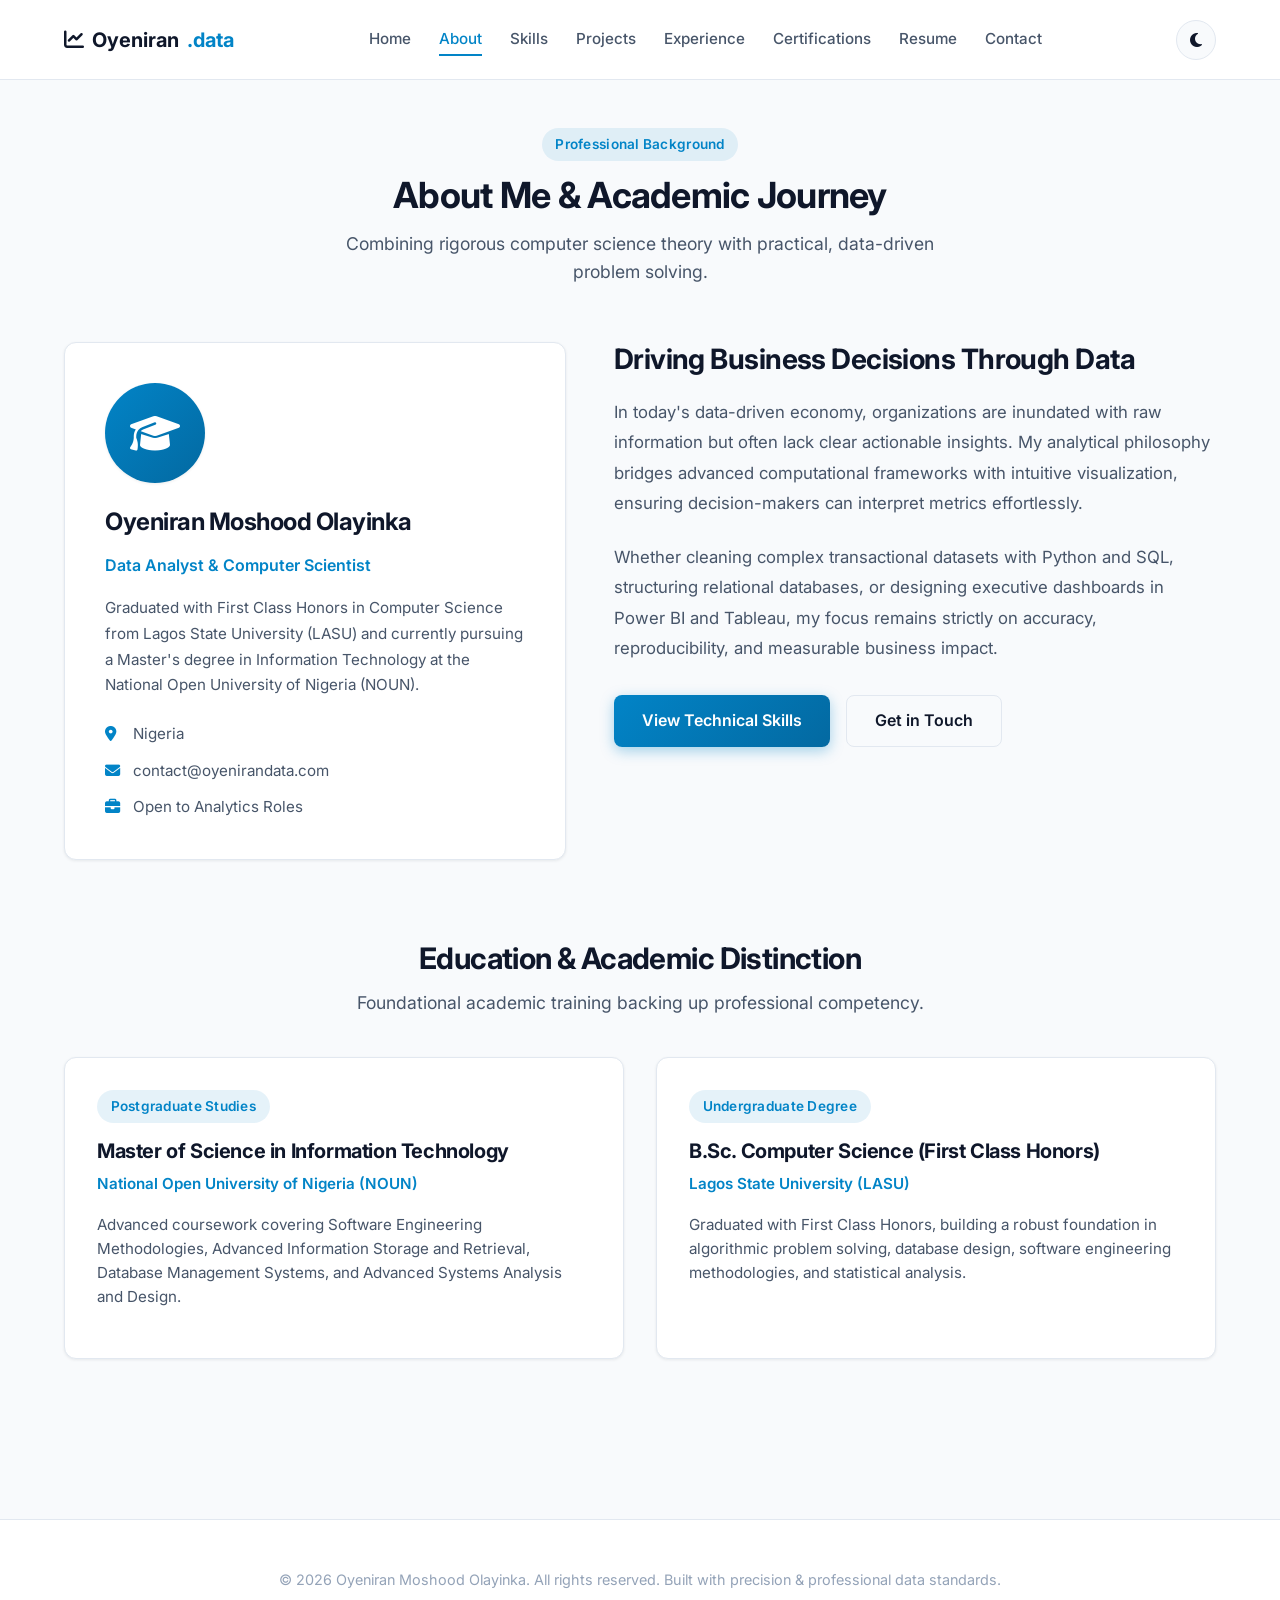
==== about.html @ f6ac132f "Full PROJECT" ====
<!DOCTYPE html>
<html lang="en" data-theme="light">
<head>
  <meta charset="UTF-8">
  <meta name="viewport" content="width=device-width, initial-scale=1.0">
  <title>About Me | Data Analyst Portfolio</title>
  
  <!-- Google Fonts: Inter -->
  <link rel="preconnect" href="https://fonts.googleapis.com">
  <link rel="preconnect" href="https://fonts.gstatic.com" crossorigin>
  <link href="https://fonts.googleapis.com/css2?family=Inter:wght@400;500;600;700&display=swap" rel="stylesheet">
  
  <!-- FontAwesome Icons -->
  <link rel="stylesheet" href="https://cdnjs.cloudflare.com/ajax/libs/font-awesome/6.4.0/css/all.min.css">
  
  <!-- Core Stylesheets -->
  <link rel="stylesheet" href="assets/css/main.css">
  <link rel="stylesheet" href="assets/css/components.css">
</head>
<body>

  <!-- ==================== HEADER & NAVIGATION ==================== -->
  <header class="header">
    <div class="nav-container">
      <a href="index.html" class="logo">
        <i class="fas fa-chart-line"></i> Oyeniran<span>.data</span>
      </a>
      
      <nav class="nav-menu">
        <a href="index.html" class="nav-link">Home</a>
        <a href="about.html" class="nav-link">About</a>
        <a href="skills.html" class="nav-link">Skills</a>
        <a href="projects.html" class="nav-link">Projects</a>
        <a href="experience.html" class="nav-link">Experience</a>
        <a href="certifications.html" class="nav-link">Certifications</a>
        <a href="resume.html" class="nav-link">Resume</a>
        <a href="contact.html" class="nav-link">Contact</a>
      </nav>

      <div style="display: flex; align-items: center; gap: 1rem;">
        <button class="theme-toggle" aria-label="Toggle dark/light mode">
          <i class="fas fa-moon"></i>
        </button>
        <button class="hamburger" aria-label="Toggle mobile menu">
          <span></span>
          <span></span>
          <span></span>
        </button>
      </div>
    </div>
  </header>

  <!-- ==================== ABOUT HERO SECTION ==================== -->
  <section class="section" style="padding-top: calc(var(--nav-height) + 3rem);">
    <div class="container">
      <div class="section-header">
        <span class="badge" style="margin-bottom: 0.75rem;">Professional Background</span>
        <h2>About Me & Academic Journey</h2>
        <p>Combining rigorous computer science theory with practical, data-driven problem solving.</p>
      </div>

      <!-- Main Biography Grid -->
      <div style="display: grid; grid-template-columns: 1fr 1.2fr; gap: 3rem; align-items: start; margin-bottom: 4rem;" class="about-grid">
        
        <div class="card" style="padding: 2.5rem;">
          <div style="width: 100px; height: 100px; border-radius: 50%; background: var(--accent-gradient); display: flex; align-items: center; justify-content: center; color: white; font-size: 2.5rem; margin-bottom: 1.5rem; box-shadow: var(--shadow-sm);">
            <i class="fas fa-graduation-cap"></i>
          </div>
          <h3 style="font-size: 1.5rem; margin-bottom: 1rem;">Oyeniran Moshood Olayinka</h3>
          <p style="color: var(--accent-primary); font-weight: 600; margin-bottom: 1rem;">Data Analyst & Computer Scientist</p>
          <p style="font-size: 0.95rem; line-height: 1.7; margin-bottom: 1.5rem;">
            Graduated with First Class Honors in Computer Science from Lagos State University (LASU) and currently pursuing a Master's degree in Information Technology at the National Open University of Nigeria (NOUN).
          </p>
          <div style="display: flex; flex-direction: column; gap: 0.75rem; font-size: 0.95rem; color: var(--text-secondary);">
            <div><i class="fas fa-map-marker-alt" style="color: var(--accent-primary); width: 24px;"></i> Nigeria</div>
            <div><i class="fas fa-envelope" style="color: var(--accent-primary); width: 24px;"></i> contact@oyenirandata.com</div>
            <div><i class="fas fa-briefcase" style="color: var(--accent-primary); width: 24px;"></i> Open to Analytics Roles</div>
          </div>
        </div>

        <div>
          <h3 style="font-size: 1.75rem; margin-bottom: 1.25rem;">Driving Business Decisions Through Data</h3>
          <p style="font-size: 1.05rem; line-height: 1.8; margin-bottom: 1.5rem;">
            In today's data-driven economy, organizations are inundated with raw information but often lack clear actionable insights. My analytical philosophy bridges advanced computational frameworks with intuitive visualization, ensuring decision-makers can interpret metrics effortlessly.
          </p>
          <p style="font-size: 1.05rem; line-height: 1.8; margin-bottom: 2rem;">
            Whether cleaning complex transactional datasets with Python and SQL, structuring relational databases, or designing executive dashboards in Power BI and Tableau, my focus remains strictly on accuracy, reproducibility, and measurable business impact.
          </p>
          <div style="display: flex; gap: 1rem; flex-wrap: wrap;">
            <a href="skills.html" class="btn btn-primary">View Technical Skills</a>
            <a href="contact.html" class="btn btn-outline">Get in Touch</a>
          </div>
        </div>

      </div>

      <!-- Educational Background & Achievements -->
      <div style="margin-top: 5rem;">
        <div class="section-header" style="margin-bottom: 2.5rem;">
          <h2 style="font-size: 1.85rem;">Education & Academic Distinction</h2>
          <p>Foundational academic training backing up professional competency.</p>
        </div>

        <div style="display: grid; grid-template-columns: repeat(auto-fit, minmax(320px, 1fr)); gap: 2rem;">
          
          <div class="card">
            <span class="badge" style="margin-bottom: 1rem;">Postgraduate Studies</span>
            <h3 style="font-size: 1.25rem; margin-bottom: 0.5rem;">Master of Science in Information Technology</h3>
            <p style="color: var(--accent-primary); font-weight: 600; font-size: 0.95rem; margin-bottom: 1rem;">National Open University of Nigeria (NOUN)</p>
            <p style="font-size: 0.95rem; color: var(--text-secondary); line-height: 1.6;">
              Advanced coursework covering Software Engineering Methodologies, Advanced Information Storage and Retrieval, Database Management Systems, and Advanced Systems Analysis and Design.
            </p>
          </div>

          <div class="card">
            <span class="badge" style="margin-bottom: 1rem;">Undergraduate Degree</span>
            <h3 style="font-size: 1.25rem; margin-bottom: 0.5rem;">B.Sc. Computer Science (First Class Honors)</h3>
            <p style="color: var(--accent-primary); font-weight: 600; font-size: 0.95rem; margin-bottom: 1rem;">Lagos State University (LASU)</p>
            <p style="font-size: 0.95rem; color: var(--text-secondary); line-height: 1.6;">
              Graduated with First Class Honors, building a robust foundation in algorithmic problem solving, database design, software engineering methodologies, and statistical analysis.
            </p>
          </div>

        </div>
      </div>

    </div>
  </section>

  <!-- ==================== FOOTER ==================== -->
  <footer class="footer">
    <div class="container">
      <p>&copy; 2026 Oyeniran Moshood Olayinka. All rights reserved. Built with precision & professional data standards.</p>
    </div>
  </footer>

  <!-- Global JavaScript -->
  <script src="assets/js/main.js"></script>
</body>
</html>
---- assets/css/main.css ----
/* ==========================================================================
   DATA ANALYST PORTFOLIO - GLOBAL STYLES & THEME ARCHITECTURE
   ========================================================================== */

/* 1. CSS Variables & Theme Configuration */
:root {
  --bg-primary: #f8fafc;
  --bg-secondary: #ffffff;
  --bg-card: #ffffff;
  --text-primary: #0f172a;
  --text-secondary: #475569;
  --text-muted: #94a3b8;
  --accent-primary: #0284c7;
  --accent-hover: #0369a1;
  --accent-gradient: linear-gradient(135deg, #0284c7 0%, #0369a1 100%);
  --border-color: #e2e8f0;
  --shadow-sm: 0 1px 3px rgba(15, 23, 42, 0.08);
  --shadow-md: 0 4px 6px -1px rgba(15, 23, 42, 0.1), 0 2px 4px -2px rgba(15, 23, 42, 0.1);
  --shadow-lg: 0 10px 15px -3px rgba(15, 23, 42, 0.1), 0 4px 6px -4px rgba(15, 23, 42, 0.1);
  --transition-speed: 0.3s ease;
  --nav-height: 80px;
}

[data-theme="dark"] {
  --bg-primary: #0b0f19;
  --bg-secondary: #0f172a;
  --bg-card: #1e293b;
  --text-primary: #f8fafc;
  --text-secondary: #94a3b8;
  --text-muted: #64748b;
  --accent-primary: #38bdf8;
  --accent-hover: #0ea5e9;
  --accent-gradient: linear-gradient(135deg, #38bdf8 0%, #0284c7 100%);
  --border-color: #334155;
  --shadow-sm: 0 1px 3px rgba(0, 0, 0, 0.3);
  --shadow-md: 0 4px 6px -1px rgba(0, 0, 0, 0.4);
  --shadow-lg: 0 10px 15px -3px rgba(0, 0, 0, 0.5);
}

/* 2. Global Resets & Box Sizing */
*, *::before, *::after {
  box-sizing: border-box;
  margin: 0;
  padding: 0;
}

html {
  scroll-behavior: smooth;
  font-size: 16px;
}

body {
  font-family: 'Inter', -apple-system, BlinkMacSystemFont, "Segoe UI", Roboto, Helvetica, Arial, sans-serif;
  background-color: var(--bg-primary);
  color: var(--text-primary);
  line-height: 1.6;
  transition: background-color var(--transition-speed), color var(--transition-speed);
  overflow-x: hidden;
}

/* 3. Typography & Element Defaults */
h1, h2, h3, h4, h5, h6 {
  color: var(--text-primary);
  font-weight: 700;
  line-height: 1.25;
  letter-spacing: -0.02em;
}

p {
  color: var(--text-secondary);
  margin-bottom: 1rem;
}

a {
  text-decoration: none;
  color: inherit;
  transition: color var(--transition-speed);
}

ul, ol {
  list-style: none;
}

img {
  max-width: 100%;
  height: auto;
  display: block;
}

button, input, textarea, select {
  font-family: inherit;
  font-size: inherit;
  border: none;
  outline: none;
  background: none;
}

/* 4. Layout Utilities & Container */
.container {
  width: 100%;
  max-width: 1200px;
  margin: 0 auto;
  padding: 0 1.5rem;
}

.section {
  padding: 5rem 0;
}

.section-header {
  text-align: center;
  margin-bottom: 3.5rem;
}

.section-header h2 {
  font-size: 2.25rem;
  margin-bottom: 0.75rem;
}

.section-header p {
  font-size: 1.1rem;
  max-width: 600px;
  margin: 0 auto;
}

/* 5. Reusable Badge & Tag Styles */
.badge {
  display: inline-flex;
  align-items: center;
  padding: 0.35rem 0.85rem;
  font-size: 0.85rem;
  font-weight: 600;
  border-radius: 50px;
  background-color: rgba(2, 132, 199, 0.1);
  color: var(--accent-primary);
  letter-spacing: 0.02em;
}

[data-theme="dark"] .badge {
  background-color: rgba(56, 189, 248, 0.15);
}

/* 6. Accessibility & Utility Classes */
.sr-only {
  position: absolute;
  width: 1px;
  height: 1px;
  padding: 0;
  margin: -1px;
  overflow: hidden;
  clip: rect(0, 0, 0, 0);
  white-space: nowrap;
  border: 0;
}
---- assets/css/components.css ----
/* ==========================================================================
   DATA ANALYST PORTFOLIO - REUSABLE COMPONENTS
   ========================================================================== */

/* 1. Navigation Header */
.header {
  position: fixed;
  top: 0;
  left: 0;
  width: 100%;
  height: var(--nav-height);
  background-color: var(--bg-secondary);
  border-bottom: 1px solid var(--border-color);
  display: flex;
  align-items: center;
  z-index: 1000;
  transition: background-color var(--transition-speed), border-color var(--transition-speed), box-shadow var(--transition-speed);
}

.header.scrolled {
  box-shadow: var(--shadow-md);
}

.nav-container {
  display: flex;
  justify-content: space-between;
  align-items: center;
  width: 100%;
  max-width: 1200px;
  margin: 0 auto;
  padding: 0 1.5rem;
}

.logo {
  font-size: 1.25rem;
  font-weight: 700;
  color: var(--text-primary);
  display: flex;
  align-items: center;
  gap: 0.5rem;
}

.logo span {
  color: var(--accent-primary);
}

.nav-menu {
  display: flex;
  align-items: center;
  gap: 1.75rem;
}

.nav-link {
  font-size: 0.95rem;
  font-weight: 500;
  color: var(--text-secondary);
  position: relative;
  transition: color var(--transition-speed);
}

.nav-link:hover, .nav-link.active {
  color: var(--accent-primary);
}

.nav-link::after {
  content: '';
  position: absolute;
  bottom: -4px;
  left: 0;
  width: 0;
  height: 2px;
  background-color: var(--accent-primary);
  transition: width var(--transition-speed);
}

.nav-link:hover::after, .nav-link.active::after {
  width: 100%;
}

/* Theme Toggle Button */
.theme-toggle {
  background: var(--bg-primary);
  border: 1px solid var(--border-color);
  color: var(--text-primary);
  width: 40px;
  height: 40px;
  border-radius: 50%;
  display: flex;
  align-items: center;
  justify-content: center;
  cursor: pointer;
  transition: all var(--transition-speed);
}

.theme-toggle:hover {
  background-color: var(--accent-primary);
  color: #ffffff;
  border-color: var(--accent-primary);
}

/* Mobile Hamburger Menu */
.hamburger {
  display: none;
  cursor: pointer;
  background: none;
  border: none;
  width: 30px;
  height: 24px;
  position: relative;
}

.hamburger span {
  display: block;
  position: absolute;
  height: 2px;
  width: 100%;
  background: var(--text-primary);
  border-radius: 2px;
  transition: all 0.3s ease;
}

.hamburger span:nth-child(1) { top: 0; }
.hamburger span:nth-child(2) { top: 11px; }
.hamburger span:nth-child(3) { top: 22px; }

.hamburger.active span:nth-child(1) {
  transform: rotate(45deg);
  top: 11px;
}
.hamburger.active span:nth-child(2) {
  opacity: 0;
}
.hamburger.active span:nth-child(3) {
  transform: rotate(-45deg);
  top: 11px;
}

/* 2. Buttons & CTAs */
.btn {
  display: inline-flex;
  align-items: center;
  justify-content: center;
  gap: 0.5rem;
  padding: 0.75rem 1.75rem;
  font-size: 1rem;
  font-weight: 600;
  border-radius: 8px;
  cursor: pointer;
  transition: all var(--transition-speed);
  text-align: center;
}

.btn-primary {
  background: var(--accent-gradient);
  color: #ffffff;
  box-shadow: 0 4px 14px rgba(2, 132, 199, 0.35);
}

.btn-primary:hover {
  transform: translateY(-2px);
  box-shadow: 0 6px 20px rgba(2, 132, 199, 0.5);
}

.btn-outline {
  background: transparent;
  color: var(--text-primary);
  border: 1.5px solid var(--border-color);
}

.btn-outline:hover {
  border-color: var(--accent-primary);
  color: var(--accent-primary);
  background-color: rgba(2, 132, 199, 0.05);
}

/* 3. Cards */
.card {
  background-color: var(--bg-card);
  border: 1px solid var(--border-color);
  border-radius: 12px;
  padding: 2rem;
  box-shadow: var(--shadow-sm);
  transition: transform var(--transition-speed), box-shadow var(--transition-speed), border-color var(--transition-speed);
}

.card:hover {
  transform: translateY(-4px);
  box-shadow: var(--shadow-lg);
  border-color: var(--accent-primary);
}

/* 4. Footer */
.footer {
  background-color: var(--bg-secondary);
  border-top: 1px solid var(--border-color);
  padding: 3rem 0;
  text-align: center;
  margin-top: 5rem;
}

.footer p {
  color: var(--text-muted);
  font-size: 0.9rem;
}

/* 5. Responsive Media Queries for Navigation */
@media (max-width: 968px) {
  .hamburger {
    display: block;
    z-index: 1001;
  }

  .nav-menu {
    position: fixed;
    top: 0;
    right: -100%;
    width: 100%;
    max-width: 320px;
    height: 100vh;
    background-color: var(--bg-secondary);
    flex-direction: column;
    justify-content: center;
    align-items: center;
    box-shadow: -5px 0 25px rgba(0, 0, 0, 0.15);
    transition: right 0.4s ease;
    z-index: 1000;
  }

  .nav-menu.active {
    right: 0;
  }
}
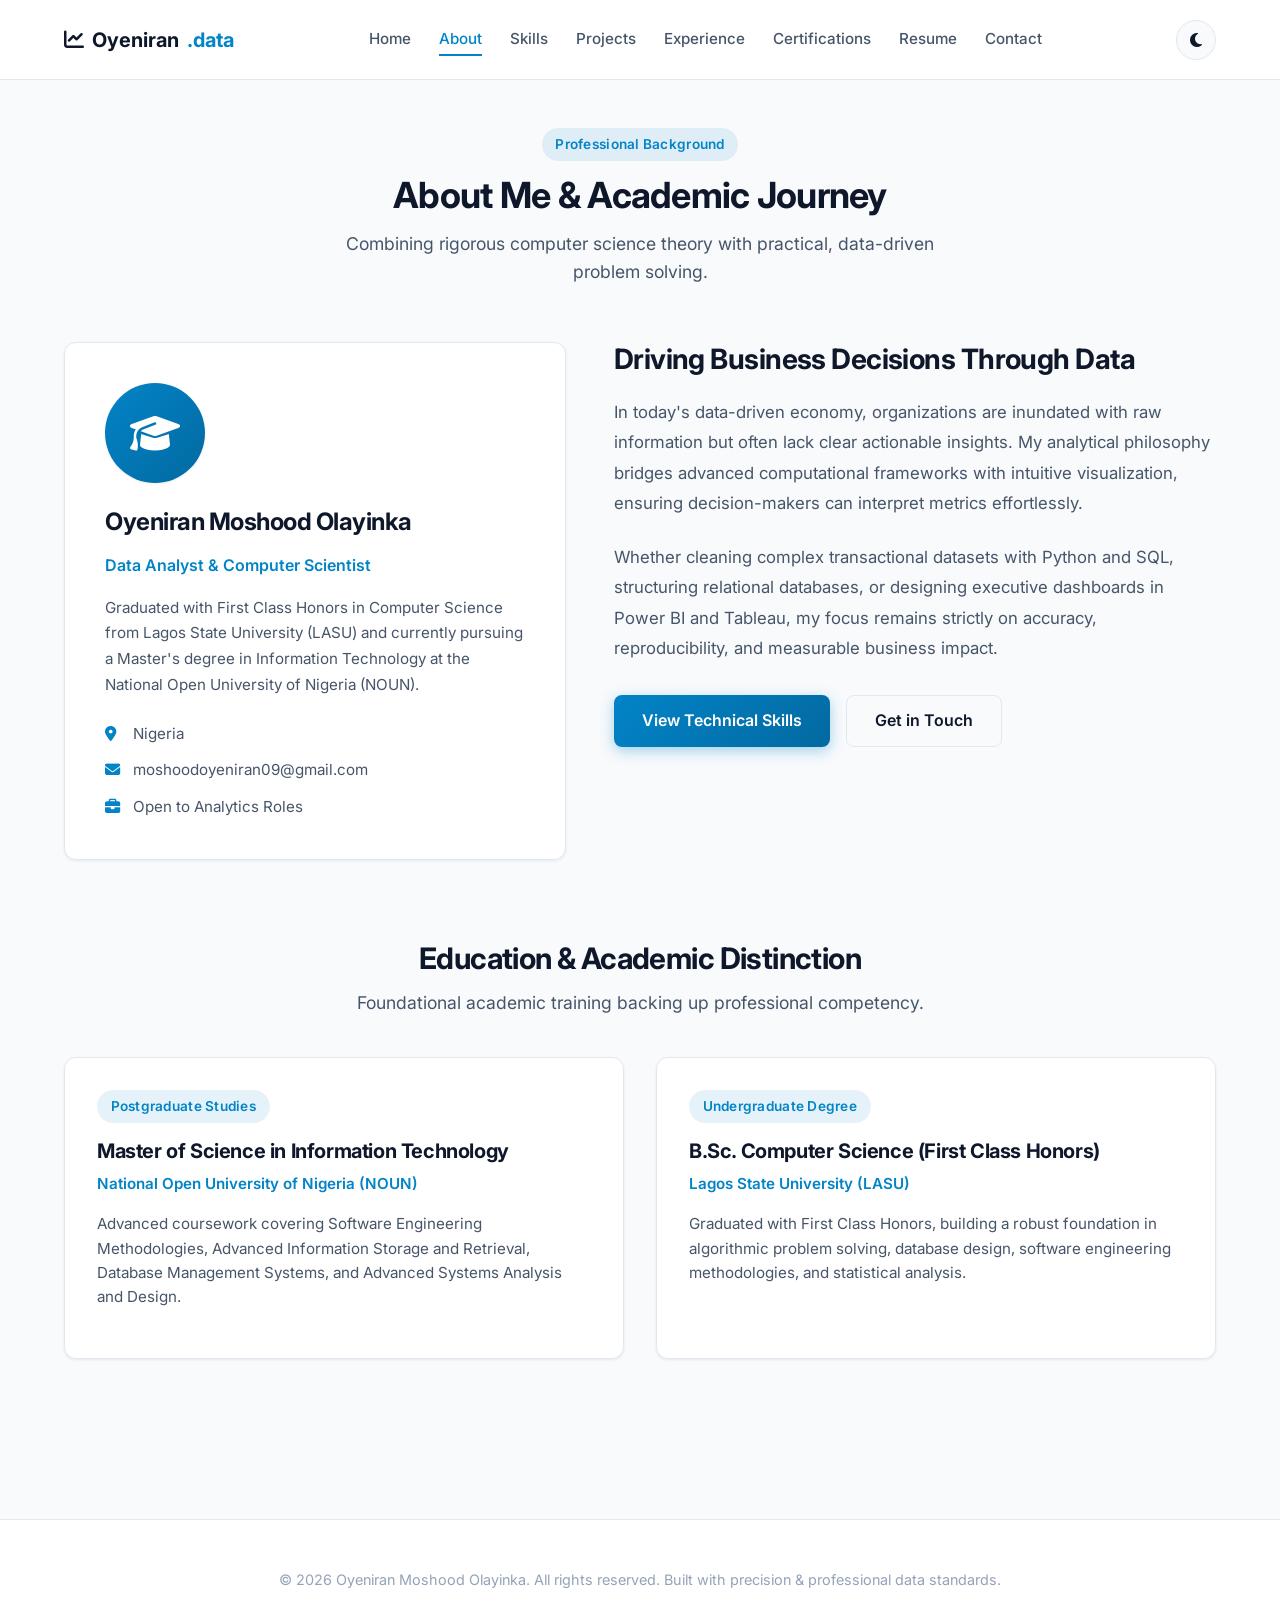
==== commit 51303325: "Animations" ====
--- a/about.html
+++ b/about.html
@@ -13,9 +13,10 @@
   <!-- FontAwesome Icons -->
   <link rel="stylesheet" href="https://cdnjs.cloudflare.com/ajax/libs/font-awesome/6.4.0/css/all.min.css">
   
-  <!-- Core Stylesheets -->
+  <!-- Core & Animation Stylesheets -->
   <link rel="stylesheet" href="assets/css/main.css">
   <link rel="stylesheet" href="assets/css/components.css">
+  <link rel="stylesheet" href="assets/css/animations.css">
 </head>
 <body>
 
@@ -73,7 +74,7 @@
           </p>
           <div style="display: flex; flex-direction: column; gap: 0.75rem; font-size: 0.95rem; color: var(--text-secondary);">
             <div><i class="fas fa-map-marker-alt" style="color: var(--accent-primary); width: 24px;"></i> Nigeria</div>
-            <div><i class="fas fa-envelope" style="color: var(--accent-primary); width: 24px;"></i> contact@oyenirandata.com</div>
+            <div><i class="fas fa-envelope" style="color: var(--accent-primary); width: 24px;"></i> moshoodoyeniran09@gmail.com</div>
             <div><i class="fas fa-briefcase" style="color: var(--accent-primary); width: 24px;"></i> Open to Analytics Roles</div>
           </div>
         </div>
@@ -134,7 +135,8 @@
     </div>
   </footer>
 
-  <!-- Global JavaScript -->
+  <!-- Global JavaScript & Animations Script -->
   <script src="assets/js/main.js"></script>
+  <script src="assets/js/animations.js"></script>
 </body>
 </html>
--- a/assets/css/animations.css
+++ b/assets/css/animations.css
@@ -0,0 +1,72 @@
+/* ==========================================================================
+   DATA ANALYST PORTFOLIO - PROFESSIONAL ANIMATIONS & INTERACTIVITY
+   ========================================================================== */
+
+/* 1. Scroll Reveal Base Classes */
+.reveal-up {
+  opacity: 0;
+  transform: translateY(30px);
+  transition: opacity 0.8s cubic-bezier(0.16, 1, 0.3, 1), transform 0.8s cubic-bezier(0.16, 1, 0.3, 1);
+  will-change: opacity, transform;
+}
+
+.reveal-up.active {
+  opacity: 1;
+  transform: translateY(0);
+}
+
+/* Delay helpers for staggered grid items */
+.delay-1 { transition-delay: 0.1s; }
+.delay-2 { transition-delay: 0.2s; }
+.delay-3 { transition-delay: 0.3s; }
+.delay-4 { transition-delay: 0.4s; }
+
+/* 2. Interactive Card Glow & Hover Effects */
+.card {
+  position: relative;
+  overflow: hidden;
+}
+
+.card::before {
+  content: '';
+  position: absolute;
+  top: 0;
+  left: 0;
+  width: 100%;
+  height: 3px;
+  background: var(--accent-gradient);
+  opacity: 0;
+  transition: opacity var(--transition-speed);
+}
+
+.card:hover::before {
+  opacity: 1;
+}
+
+/* 3. Pulsing Indicator Animation */
+@keyframes pulseGlow {
+  0% {
+    box-shadow: 0 0 0 0 rgba(16, 185, 129, 0.4);
+  }
+  70% {
+    box-shadow: 0 0 0 10px rgba(16, 185, 129, 0);
+  }
+  100% {
+    box-shadow: 0 0 0 0 rgba(16, 185, 129, 0);
+  }
+}
+
+.pulse-indicator {
+  animation: pulseGlow 2s infinite;
+}
+
+/* 4. Smooth Number Counter Animation Class */
+.counting {
+  display: inline-block;
+  transition: transform 0.3s ease;
+}
+
+/* 5. Interactive Button Ripple / Scale */
+.btn:active {
+  transform: scale(0.97);
+}
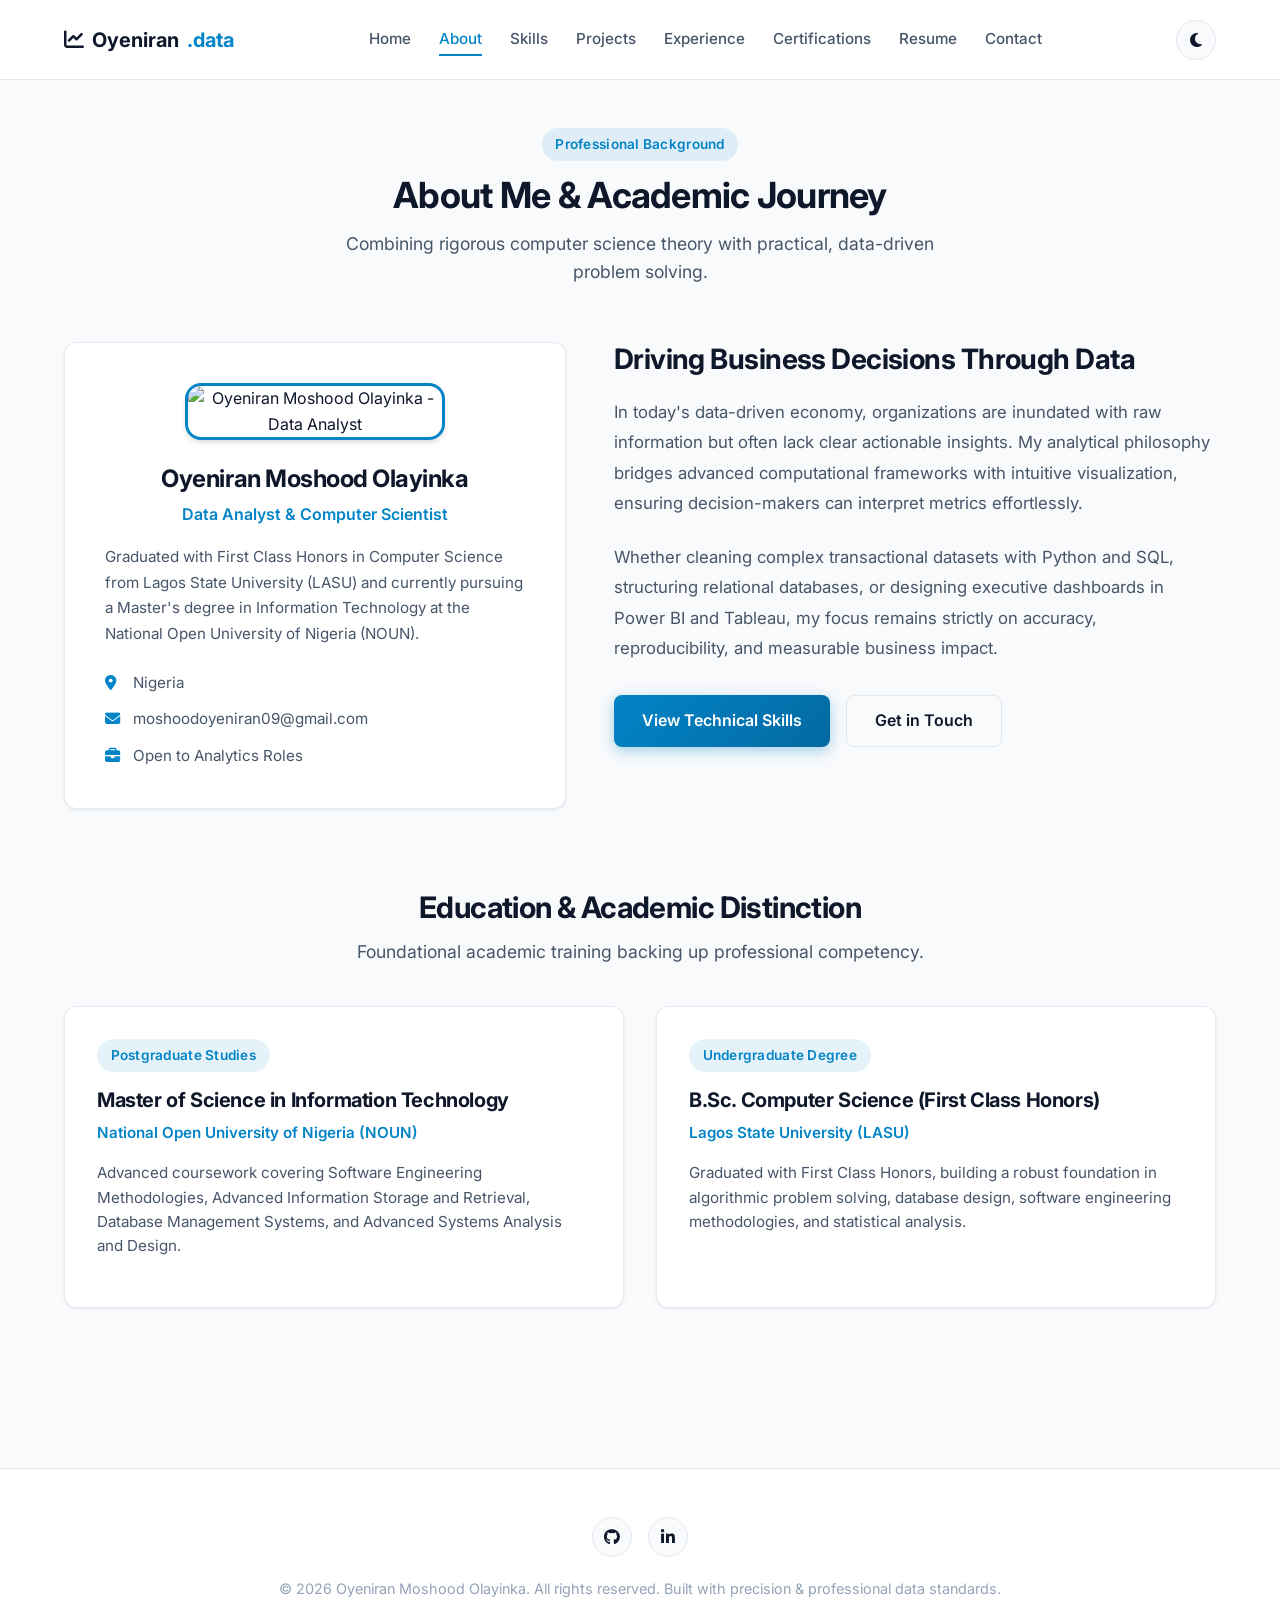
==== commit 057b7394: "Profile Picture" ====
--- a/about.html
+++ b/about.html
@@ -63,16 +63,17 @@
       <!-- Main Biography Grid -->
       <div style="display: grid; grid-template-columns: 1fr 1.2fr; gap: 3rem; align-items: start; margin-bottom: 4rem;" class="about-grid">
         
-        <div class="card" style="padding: 2.5rem;">
-          <div style="width: 100px; height: 100px; border-radius: 50%; background: var(--accent-gradient); display: flex; align-items: center; justify-content: center; color: white; font-size: 2.5rem; margin-bottom: 1.5rem; box-shadow: var(--shadow-sm);">
-            <i class="fas fa-graduation-cap"></i>
+        <!-- Professional Portrait & Contact Info Card -->
+        <div class="card" style="padding: 2.5rem; text-align: center;">
+          <div style="width: 100%; max-width: 260px; margin: 0 auto 1.5rem auto; border-radius: 16px; overflow: hidden; border: 3px solid var(--accent-primary); box-shadow: var(--shadow-md);">
+            <img src="assets/images/profile.jpeg" alt="Oyeniran Moshood Olayinka - Data Analyst" style="width: 100%; height: auto; display: block; object-fit: cover;">
           </div>
-          <h3 style="font-size: 1.5rem; margin-bottom: 1rem;">Oyeniran Moshood Olayinka</h3>
+          <h3 style="font-size: 1.5rem; margin-bottom: 0.5rem;">Oyeniran Moshood Olayinka</h3>
           <p style="color: var(--accent-primary); font-weight: 600; margin-bottom: 1rem;">Data Analyst & Computer Scientist</p>
-          <p style="font-size: 0.95rem; line-height: 1.7; margin-bottom: 1.5rem;">
+          <p style="font-size: 0.95rem; line-height: 1.7; margin-bottom: 1.5rem; text-align: left;">
             Graduated with First Class Honors in Computer Science from Lagos State University (LASU) and currently pursuing a Master's degree in Information Technology at the National Open University of Nigeria (NOUN).
           </p>
-          <div style="display: flex; flex-direction: column; gap: 0.75rem; font-size: 0.95rem; color: var(--text-secondary);">
+          <div style="display: flex; flex-direction: column; gap: 0.75rem; font-size: 0.95rem; color: var(--text-secondary); text-align: left;">
             <div><i class="fas fa-map-marker-alt" style="color: var(--accent-primary); width: 24px;"></i> Nigeria</div>
             <div><i class="fas fa-envelope" style="color: var(--accent-primary); width: 24px;"></i> moshoodoyeniran09@gmail.com</div>
             <div><i class="fas fa-briefcase" style="color: var(--accent-primary); width: 24px;"></i> Open to Analytics Roles</div>
@@ -130,7 +131,11 @@
 
   <!-- ==================== FOOTER ==================== -->
   <footer class="footer">
-    <div class="container">
+    <div class="container" style="display: flex; flex-direction: column; align-items: center; gap: 0.75rem;">
+      <div style="display: flex; gap: 1rem; margin-bottom: 0.5rem;">
+        <a href="https://github.com/Moshoodooo" target="_blank" class="theme-toggle" style="text-decoration: none;" title="GitHub Profile"><i class="fab fa-github"></i></a>
+        <a href="https://www.linkedin.com/in/moshood-oyeniran-405592217/" target="_blank" class="theme-toggle" style="text-decoration: none;" title="LinkedIn Profile"><i class="fab fa-linkedin-in"></i></a>
+      </div>
       <p>&copy; 2026 Oyeniran Moshood Olayinka. All rights reserved. Built with precision & professional data standards.</p>
     </div>
   </footer>
--- a/assets/css/components.css
+++ b/assets/css/components.css
@@ -1,5 +1,5 @@
 /* ==========================================================================
-   DATA ANALYST PORTFOLIO - REUSABLE COMPONENTS
+   DATA ANALYST PORTFOLIO - REUSABLE COMPONENTS & AGGRESSIVE RESPONSIVENESS
    ========================================================================== */
 
 /* 1. Navigation Header */
@@ -38,6 +38,7 @@
   display: flex;
   align-items: center;
   gap: 0.5rem;
+  text-decoration: none;
 }
 
 .logo span {
@@ -56,6 +57,7 @@
   color: var(--text-secondary);
   position: relative;
   transition: color var(--transition-speed);
+  text-decoration: none;
 }
 
 .nav-link:hover, .nav-link.active {
@@ -77,8 +79,9 @@
   width: 100%;
 }
 
-/* Theme Toggle Button */
-.theme-toggle {
+/* Theme Toggle Button & Top-Left Back Icon Button */
+.theme-toggle,
+.back-icon-btn {
   background: var(--bg-primary);
   border: 1px solid var(--border-color);
   color: var(--text-primary);
@@ -90,9 +93,12 @@
   justify-content: center;
   cursor: pointer;
   transition: all var(--transition-speed);
-}
-
-.theme-toggle:hover {
+  flex-shrink: 0;
+  text-decoration: none;
+}
+
+.theme-toggle:hover,
+.back-icon-btn:hover {
   background-color: var(--accent-primary);
   color: #ffffff;
   border-color: var(--accent-primary);
@@ -107,6 +113,7 @@
   width: 30px;
   height: 24px;
   position: relative;
+  z-index: 1001;
 }
 
 .hamburger span {
@@ -148,6 +155,8 @@
   cursor: pointer;
   transition: all var(--transition-speed);
   text-align: center;
+  white-space: nowrap;
+  text-decoration: none;
 }
 
 .btn-primary {
@@ -203,11 +212,35 @@
   font-size: 0.9rem;
 }
 
-/* 5. Responsive Media Queries for Navigation */
+/* ==========================================================================
+   AGGRESSIVE RESPONSIVE BREAKPOINTS (TABLETS & MOBILE)
+   ========================================================================== */
+
+/* Tablets & Small Desktops (Max Width: 1024px) */
+@media (max-width: 1024px) {
+  .hero-grid,
+  .about-grid,
+  .contact-grid {
+    grid-template-columns: 1fr !important;
+    gap: 2.5rem !important;
+    text-align: center;
+  }
+
+  .hero-grid div:first-child {
+    display: flex;
+    flex-direction: column;
+    align-items: center;
+  }
+
+  .hero-grid p {
+    max-width: 100% !important;
+  }
+}
+
+/* Mobile Navigation Drawer & Compact Layouts (Max Width: 968px) */
 @media (max-width: 968px) {
   .hamburger {
     display: block;
-    z-index: 1001;
   }
 
   .nav-menu {
@@ -215,18 +248,81 @@
     top: 0;
     right: -100%;
     width: 100%;
-    max-width: 320px;
+    max-width: 300px;
     height: 100vh;
     background-color: var(--bg-secondary);
     flex-direction: column;
     justify-content: center;
     align-items: center;
-    box-shadow: -5px 0 25px rgba(0, 0, 0, 0.15);
-    transition: right 0.4s ease;
+    box-shadow: -10px 0 30px rgba(0, 0, 0, 0.2);
+    transition: right 0.4s cubic-bezier(0.16, 1, 0.3, 1);
     z-index: 1000;
+    gap: 2rem;
   }
 
   .nav-menu.active {
     right: 0;
   }
+
+  .nav-link {
+    font-size: 1.15rem;
+  }
+}
+
+/* Small Tablets & Mobile Devices (Max Width: 768px) */
+@media (max-width: 768px) {
+  html {
+    font-size: 14px;
+  }
+
+  .section {
+    padding: 3.5rem 0;
+  }
+
+  .container {
+    padding: 0 1rem;
+  }
+
+  h1 {
+    font-size: 2.4rem !important;
+  }
+
+  h2 {
+    font-size: 1.85rem !important;
+  }
+
+  .card {
+    padding: 1.5rem !important;
+  }
+
+  /* Force all grids to single column on mobile */
+  [style*="grid-template-columns"] {
+    grid-template-columns: 1fr !important;
+    gap: 1.5rem !important;
+  }
+
+  .filter-controls-container {
+    flex-direction: column;
+    align-items: stretch !important;
+  }
+
+  #category-filters {
+    justify-content: center;
+  }
+}
+
+/* Extra Small Mobile Devices / iPhone SE (Max Width: 480px) */
+@media (max-width: 480px) {
+  h1 {
+    font-size: 2rem !important;
+  }
+
+  .btn {
+    width: 100%;
+    padding: 0.75rem 1rem;
+  }
+
+  .hero-grid .badge {
+    font-size: 0.75rem;
+  }
 }
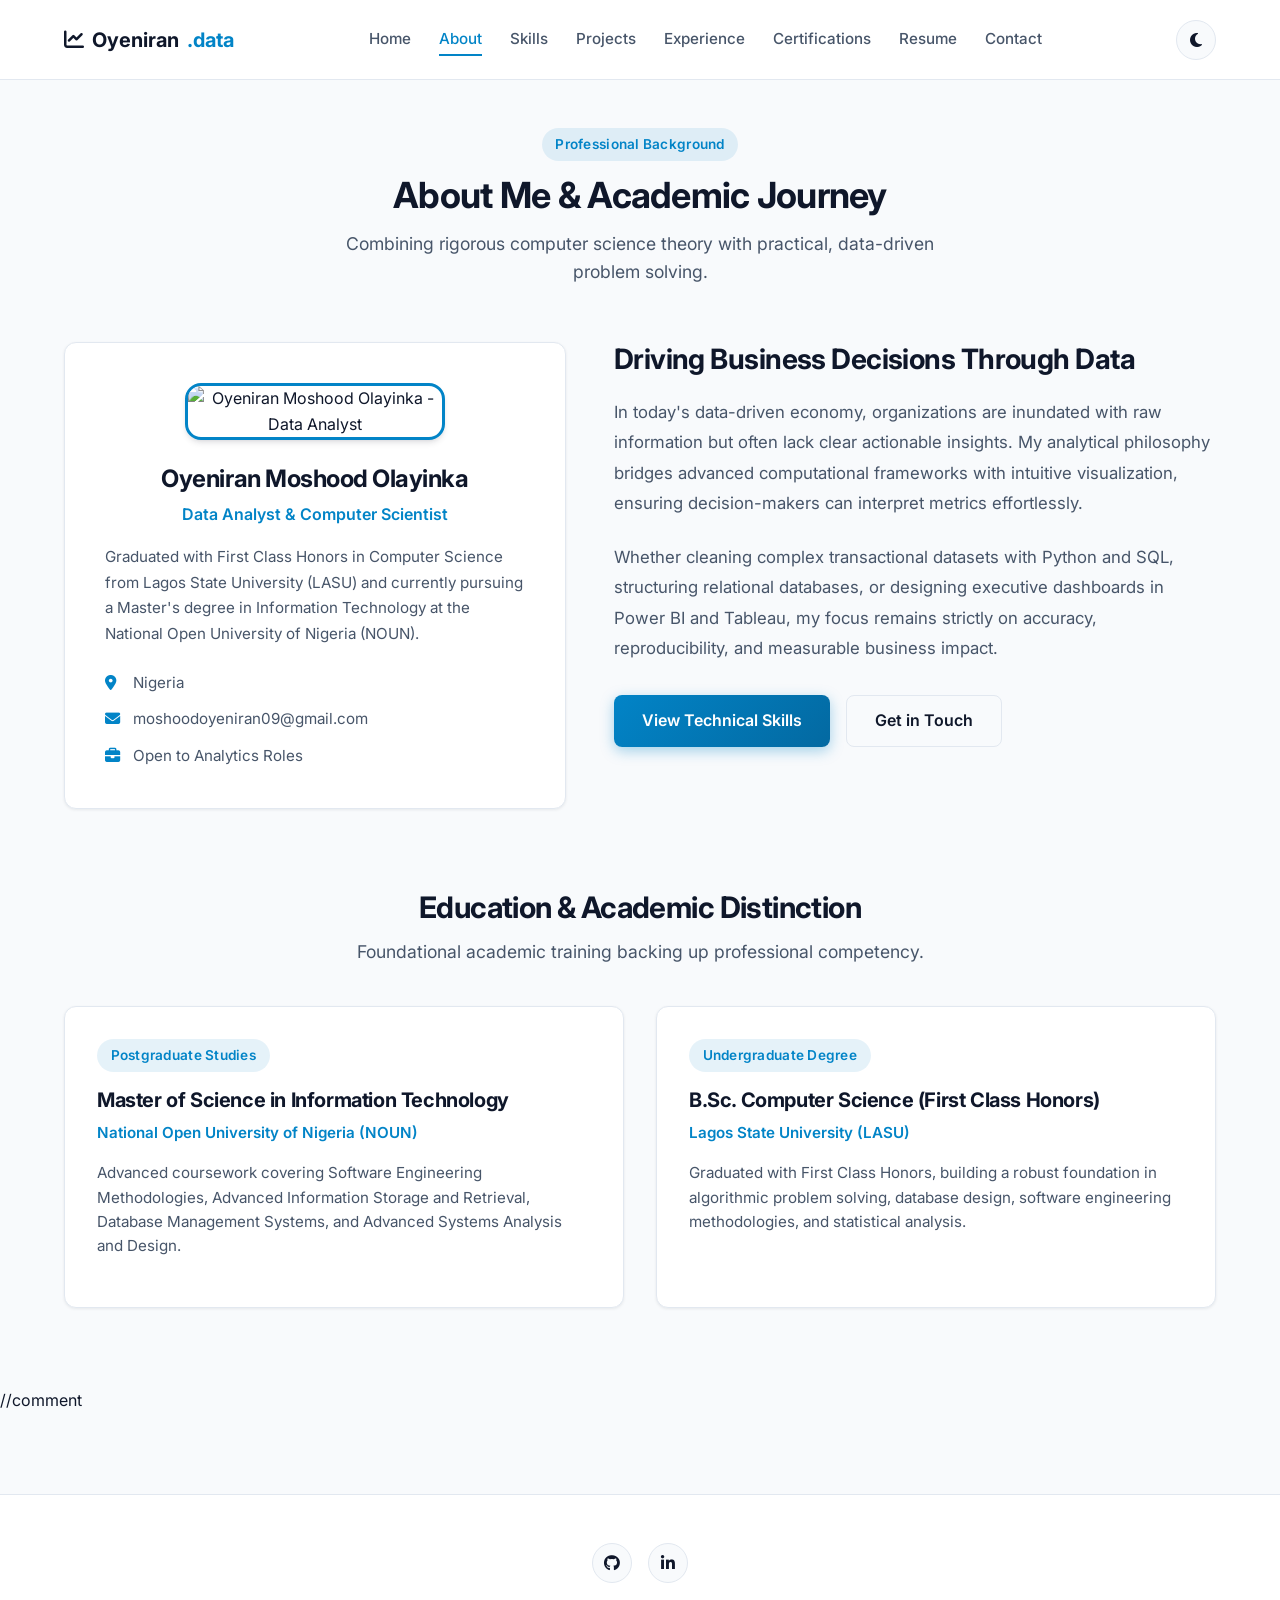
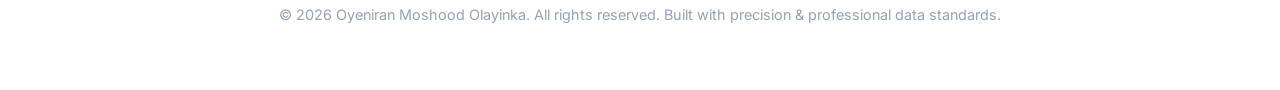
==== commit cf75c335: "case" ====
--- a/about.html
+++ b/about.html
@@ -128,7 +128,7 @@
 
     </div>
   </section>
-
+//comment
   <!-- ==================== FOOTER ==================== -->
   <footer class="footer">
     <div class="container" style="display: flex; flex-direction: column; align-items: center; gap: 0.75rem;">
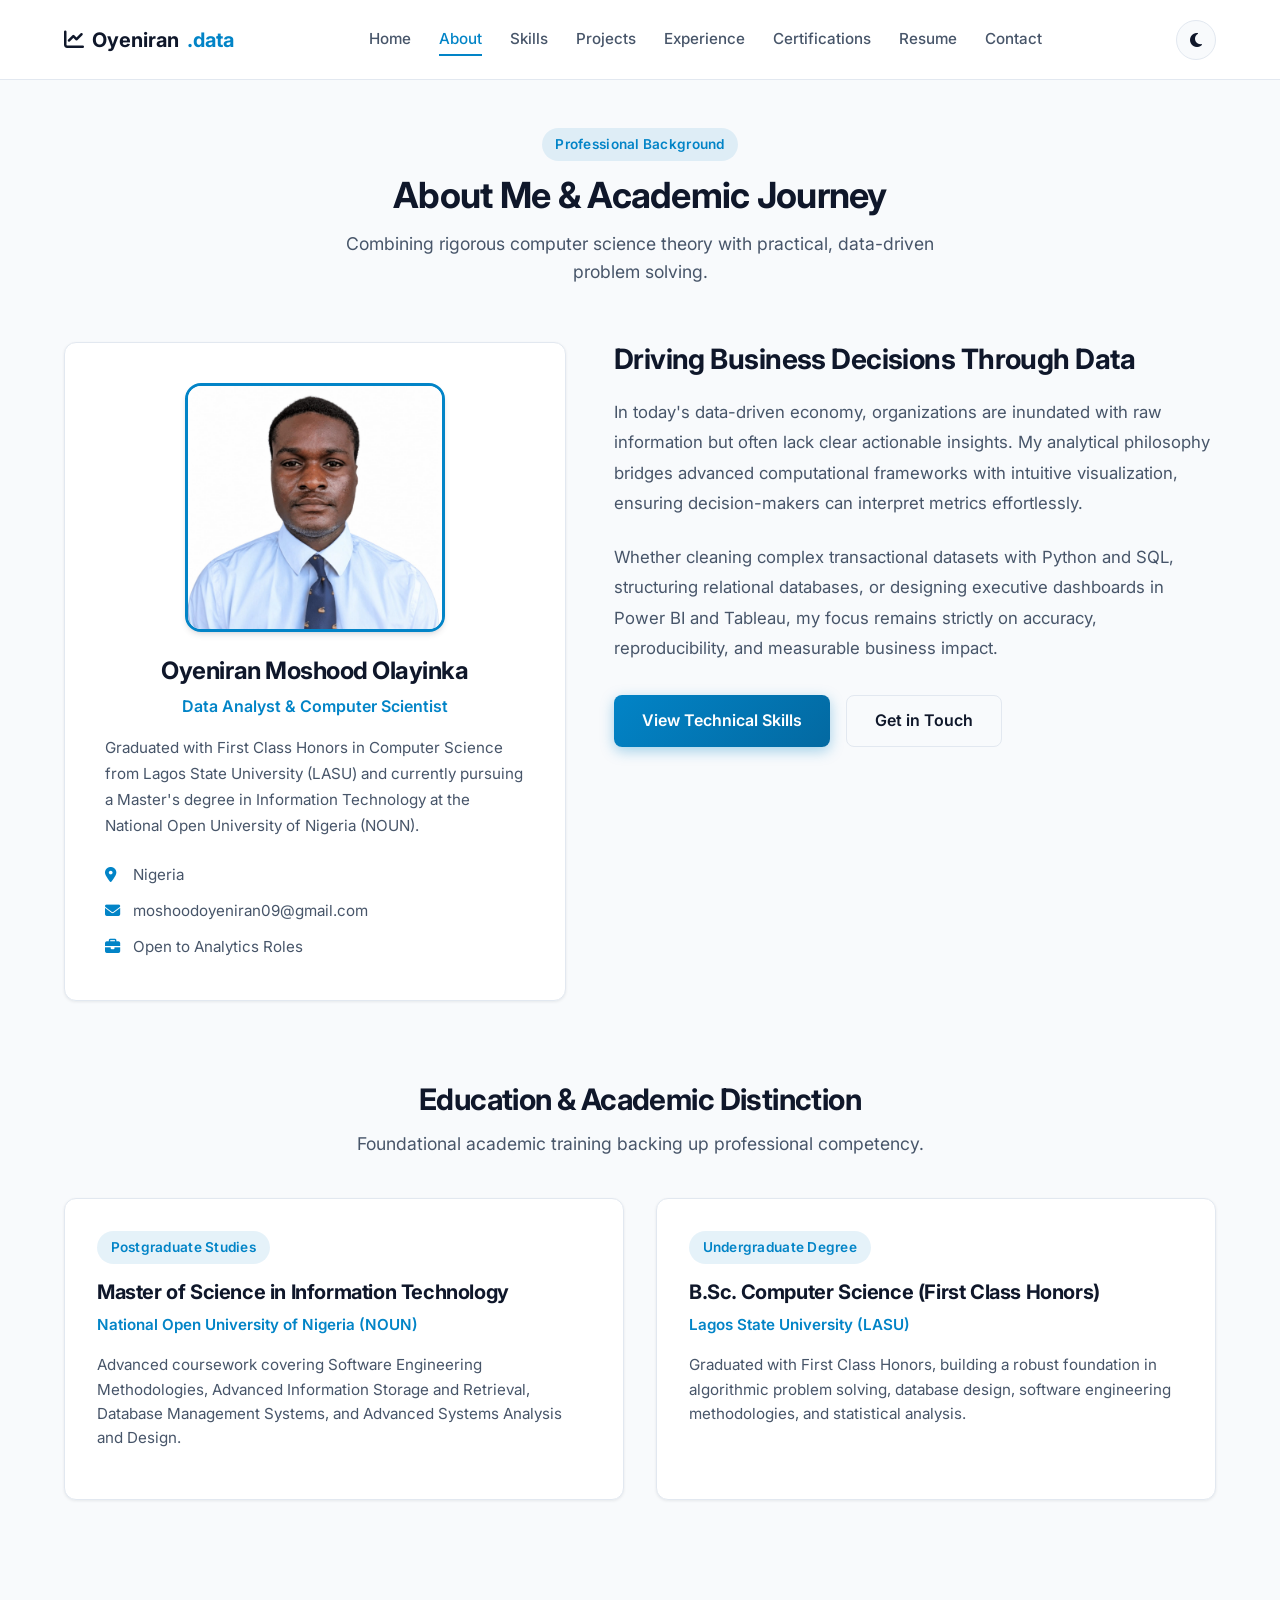
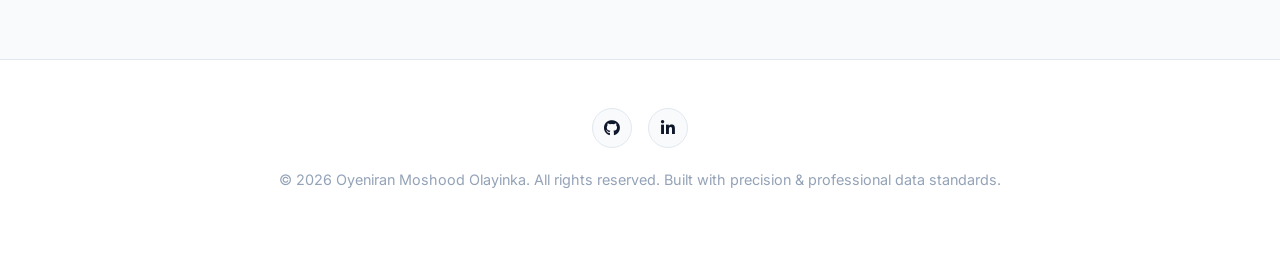
==== commit 8444db02: "yes" ====
--- a/about.html
+++ b/about.html
@@ -66,7 +66,7 @@
         <!-- Professional Portrait & Contact Info Card -->
         <div class="card" style="padding: 2.5rem; text-align: center;">
           <div style="width: 100%; max-width: 260px; margin: 0 auto 1.5rem auto; border-radius: 16px; overflow: hidden; border: 3px solid var(--accent-primary); box-shadow: var(--shadow-md);">
-            <img src="assets/images/profile.jpeg" alt="Oyeniran Moshood Olayinka - Data Analyst" style="width: 100%; height: auto; display: block; object-fit: cover;">
+            <img src="assets/images/profile/profile.jpeg" alt="Oyeniran Moshood Olayinka - Data Analyst" style="width: 100%; height: auto; display: block; object-fit: cover;">
           </div>
           <h3 style="font-size: 1.5rem; margin-bottom: 0.5rem;">Oyeniran Moshood Olayinka</h3>
           <p style="color: var(--accent-primary); font-weight: 600; margin-bottom: 1rem;">Data Analyst & Computer Scientist</p>
@@ -128,7 +128,7 @@
 
     </div>
   </section>
-//comment
+
   <!-- ==================== FOOTER ==================== -->
   <footer class="footer">
     <div class="container" style="display: flex; flex-direction: column; align-items: center; gap: 0.75rem;">
